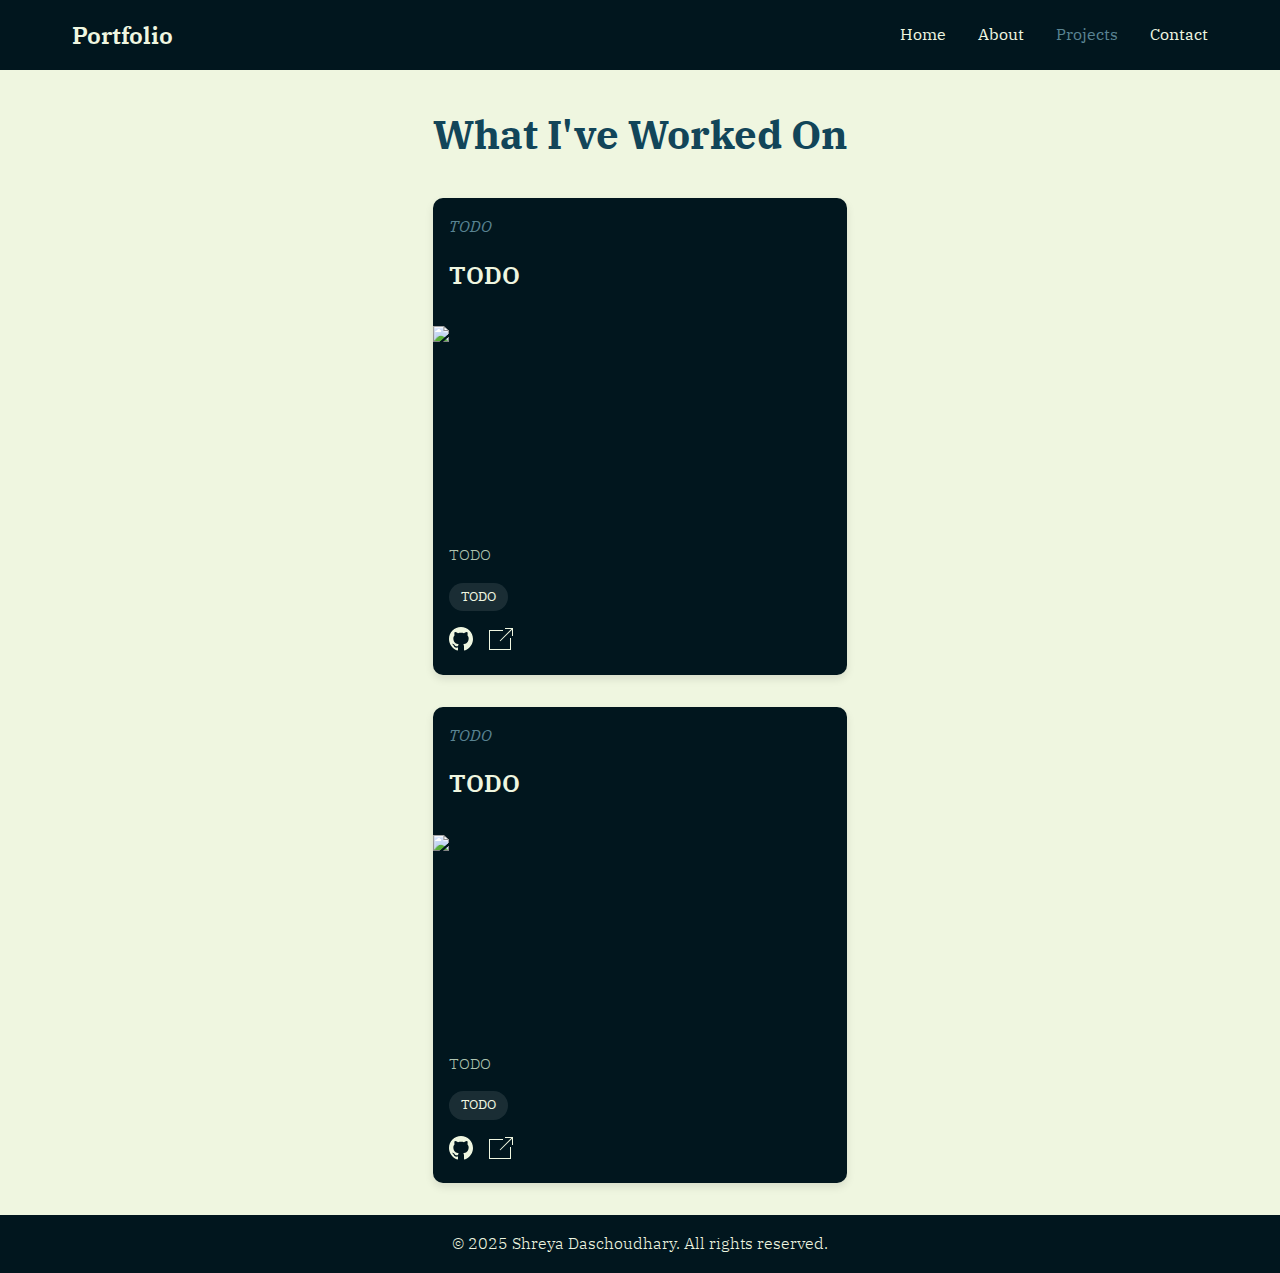
==== projects.html @ c1789768 "Added home/about page" ====
<!DOCTYPE html>
<html lang="en">
<head>
    <meta charset="UTF-8">
    <meta name="viewport" content="width=device-width, initial-scale=1.0">
    <title>Shreya Daschoudhary</title>
    <link rel="preconnect" href="https://fonts.googleapis.com">
    <link rel="preconnect" href="https://fonts.gstatic.com" crossorigin>
    <link href="https://fonts.googleapis.com/css2?family=IBM+Plex+Serif:ital,wght@0,100;0,200;0,300;0,400;0,500;0,600;0,700;1,100;1,200;1,300;1,400;1,500;1,600;1,700&display=swap" rel="stylesheet">
    <link rel="stylesheet" href="styles.css">
</head>
<body>
    <nav class="navbar">
        <div class="nav-container">
            <div class="logo">Portfolio</div>
            <ul class="nav-links">
                <li><a href="index.html">Home</a></li>
                <li><a href="index.html#about">About</a></li>
                <li><a href="projects.html" class="active">Projects</a></li>
                <li><a href="contact.html">Contact</a></li>
            </ul>
        </div>
    </nav>

    <main class="container">
        <h1 class="page-title">What I've Worked On</h1>
        
        <div class="projects-grid">
            <!-- Project Card 1 -->
            <div class="project-card">
                <div class="project-description">TODO</div>
                <h2 class="project-title">TODO</h2>
                <div class="project-image">
                    <img src="https://via.placeholder.com/600x350" alt="TODO">
                </div>
                <p class="project-details">
                    TODO
                </p>
                <div class="project-tech">
                    <span>TODO</span>
                </div>
                <div class="project-links">
                    <a href="#" class="github-link">
                        <svg xmlns="http://www.w3.org/2000/svg" width="24" height="24" viewBox="0 0 24 24" fill="currentColor">
                            <path d="M12 0c-6.626 0-12 5.373-12 12 0 5.302 3.438 9.8 8.207 11.387.599.111.793-.261.793-.577v-2.234c-3.338.726-4.033-1.416-4.033-1.416-.546-1.387-1.333-1.756-1.333-1.756-1.089-.745.083-.729.083-.729 1.205.084 1.839 1.237 1.839 1.237 1.07 1.834 2.807 1.304 3.492.997.107-.775.418-1.305.762-1.604-2.665-.305-5.467-1.334-5.467-5.931 0-1.311.469-2.381 1.236-3.221-.124-.303-.535-1.524.117-3.176 0 0 1.008-.322 3.301 1.23.957-.266 1.983-.399 3.003-.404 1.02.005 2.047.138 3.006.404 2.291-1.552 3.297-1.23 3.297-1.23.653 1.653.242 2.874.118 3.176.77.84 1.235 1.911 1.235 3.221 0 4.609-2.807 5.624-5.479 5.921.43.372.823 1.102.823 2.222v3.293c0 .319.192.694.801.576 4.765-1.589 8.199-6.086 8.199-11.386 0-6.627-5.373-12-12-12z"/>
                        </svg>
                    </a>
                    <a href="#" class="external-link">
                        <svg xmlns="http://www.w3.org/2000/svg" width="24" height="24" viewBox="0 0 24 24" fill="currentColor">
                            <path d="M14 4h-13v18h20v-11h1v12h-22v-20h14v1zm10 5h-1v-6.293l-11.646 11.647-.708-.708 11.647-11.646h-6.293v-1h8v8z"/>
                        </svg>
                    </a>
                </div>
            </div>

            <!-- Project Card 2 -->
            <div class="project-card">
                <div class="project-description">TODO</div>
                <h2 class="project-title">TODO</h2>
                <div class="project-image">
                    <img src="https://via.placeholder.com/600x350" alt="TODO">
                </div>
                <p class="project-details">
                    TODO
                </p>
                <div class="project-tech">
                    <span>TODO</span>
                </div>
                <div class="project-links">
                    <a href="#" class="github-link">
                        <svg xmlns="http://www.w3.org/2000/svg" width="24" height="24" viewBox="0 0 24 24" fill="currentColor">
                            <path d="M12 0c-6.626 0-12 5.373-12 12 0 5.302 3.438 9.8 8.207 11.387.599.111.793-.261.793-.577v-2.234c-3.338.726-4.033-1.416-4.033-1.416-.546-1.387-1.333-1.756-1.333-1.756-1.089-.745.083-.729.083-.729 1.205.084 1.839 1.237 1.839 1.237 1.07 1.834 2.807 1.304 3.492.997.107-.775.418-1.305.762-1.604-2.665-.305-5.467-1.334-5.467-5.931 0-1.311.469-2.381 1.236-3.221-.124-.303-.535-1.524.117-3.176 0 0 1.008-.322 3.301 1.23.957-.266 1.983-.399 3.003-.404 1.02.005 2.047.138 3.006.404 2.291-1.552 3.297-1.23 3.297-1.23.653 1.653.242 2.874.118 3.176.77.84 1.235 1.911 1.235 3.221 0 4.609-2.807 5.624-5.479 5.921.43.372.823 1.102.823 2.222v3.293c0 .319.192.694.801.576 4.765-1.589 8.199-6.086 8.199-11.386 0-6.627-5.373-12-12-12z"/>
                        </svg>
                    </a>
                    <a href="#" class="external-link">
                        <svg xmlns="http://www.w3.org/2000/svg" width="24" height="24" viewBox="0 0 24 24" fill="currentColor">
                            <path d="M14 4h-13v18h20v-11h1v12h-22v-20h14v1zm10 5h-1v-6.293l-11.646 11.647-.708-.708 11.647-11.646h-6.293v-1h8v8z"/>
                        </svg>
                    </a>
                </div>
            </div>

            <!-- Add more project cards as needed -->
        </div>
    </main>

    <footer>
        <div class="footer-content">
            <p>&copy; 2025 Shreya Daschoudhary. All rights reserved.</p>
        </div>
    </footer>
</body>
</html>
---- styles.css ----
/* Import IBM Plex Serif font family */
@import url('https://fonts.googleapis.com/css2?family=IBM+Plex+Serif:ital,wght@0,100;0,200;0,300;0,400;0,500;0,600;0,700;1,100;1,200;1,300;1,400;1,500;1,600;1,700&display=swap');

/* Variables for the color palette */
:root {
    --color-darkest: #01161e;
    --color-dark: #124559;
    --color-medium: #598392;
    --color-light: #aec3b0;
    --color-lightest: #eff6e0;
    
    /* Font variables */
    --font-heading: "IBM Plex Serif", serif;
    --font-body: "IBM Plex Serif", serif;
}

/* Base Styles */
* {
    margin: 0;
    padding: 0;
    box-sizing: border-box;
}

html {
    scroll-behavior: smooth; /* For smooth scrolling to anchor links */
}

body {
    font-family: var(--font-body);
    font-weight: 300; /* Light weight for most text */
    background-color: var(--color-lightest);
    color: var(--color-darkest);
    line-height: 1.6;
    min-height: 100vh; /* Set minimum height to full viewport height */
    display: flex;
    flex-direction: column; /* Stack children vertically */
}

.container {
    max-width: 1200px;
    margin: 0 auto;
    padding: 2rem;
    flex: 1; /* This makes the container take up all available space */
}

/* Home Page Specific Styles */
.home-page {
    background-color: var(--color-lightest); /* #eff6e0 as requested */
}

.home-container {
    display: flex;
    flex-direction: column;
    justify-content: center;
    align-items: flex-start;
    height: 100vh; /* Full viewport height */
    padding: 0 10%;
    position: relative;
}

.hero-content {
    max-width: 800px;
}

.hero-name {
    font-size: 4rem;
    font-weight: 700;
    margin-bottom: 1rem;
    color: var(--color-darkest); /* #01161e as requested */
    line-height: 1.1;
}

.hero-title {
    font-size: 1.8rem;
    font-weight: 500;
    margin-bottom: 1.5rem;
    color: var(--color-dark); /* #124559 as requested */
}

.hero-description {
    font-size: 1.2rem;
    font-weight: 300;
    max-width: 600px;
    margin-bottom: 2rem;
    color: var(--color-medium); /* #598392 as requested */
}

.scroll-indicator {
    margin-top: 2rem;
}

.scroll-button {
    display: inline-flex;
    align-items: center;
    justify-content: center;
    width: 48px;
    height: 48px;
    border-radius: 50%;
    color: var(--color-darkest);
    background-color: transparent;
    border: 1px solid var(--color-darkest);
    transition: all 0.3s ease;
    transform: rotate(90deg);
}

.scroll-button:hover {
    background-color: var(--color-darkest);
    color: var(--color-lightest);
}

.social-links {
    position: absolute;
    bottom: 60px;
    display: flex;
    gap: 1.5rem;
}

.social-links a {
    color: var(--color-darkest);
    transition: color 0.3s ease;
}

.social-links a:hover {
    color: var(--color-medium);
}

/* About Section */
.about-container {
    min-height: 100vh;
    background-color: var(--color-lightest);
    display: flex;
    align-items: center;
}

.section-title {
    font-size: 2.5rem;
    color: var(--color-dark);
    margin-bottom: 2rem;
    text-align: center;
}

.about-content {
    max-width: 800px;
    margin: 0 auto;
}

/* Typography */
h1, h2, h3, h4, h5, h6 {
    font-family: var(--font-heading);
    font-weight: 600; /* Semibold for headings */
    margin-bottom: 1rem;
}

/* Navigation */
.navbar {
    background-color: var(--color-darkest);
    padding: 1rem 0;
    position: sticky;
    top: 0;
    z-index: 100;
}

.nav-container {
    max-width: 1200px;
    margin: 0 auto;
    display: flex;
    justify-content: space-between;
    align-items: center;
    padding: 0 2rem;
}

.logo {
    font-size: 1.5rem;
    font-weight: 600; /* Semibold for logo */
    color: var(--color-lightest);
    font-family: var(--font-heading);
}

.nav-links {
    display: flex;
    list-style: none;
}

.nav-links li {
    margin-left: 2rem;
}

.nav-links a {
    color: var(--color-lightest);
    text-decoration: none;
    font-weight: 400; /* Regular weight for nav links */
    transition: color 0.3s ease;
}

.nav-links a:hover, .nav-links a.active {
    color: var(--color-medium);
}

/* Page Title */
.page-title {
    font-size: 2.5rem;
    margin-bottom: 2rem;
    color: var(--color-dark);
    text-align: center;
    font-weight: 700; /* Bold for main page title */
}

/* Projects Grid */
.projects-grid {
    display: grid;
    grid-template-columns: repeat(auto-fill, minmax(350px, 1fr));
    gap: 2rem;
}

/* Project Card */
.project-card {
    background-color: var(--color-darkest);
    border-radius: 10px;
    overflow: hidden;
    box-shadow: 0 4px 8px rgba(0, 0, 0, 0.1);
    transition: transform 0.3s ease, box-shadow 0.3s ease;
}

.project-card:hover {
    transform: translateY(-5px);
    box-shadow: 0 8px 16px rgba(0, 0, 0, 0.15);
}

.project-description {
    padding: 1rem;
    color: var(--color-medium);
    font-weight: 400; /* Regular weight */
    font-style: italic; /* Italic for the project description */
}

.project-title {
    padding: 0 1rem 1rem;
    color: var(--color-lightest);
    font-size: 1.5rem;
    font-weight: 600; /* Semibold for project titles */
}

.project-image {
    width: 100%;
    height: 200px;
    overflow: hidden;
}

.project-image img {
    width: 100%;
    height: 100%;
    object-fit: cover;
    transition: transform 0.3s ease;
}

.project-card:hover .project-image img {
    transform: scale(1.05);
}

.project-details {
    padding: 1rem;
    color: var(--color-light);
    font-size: 0.95rem;
    font-weight: 300; /* Light weight for details */
}

.project-tech {
    display: flex;
    flex-wrap: wrap;
    padding: 0 1rem 1rem;
    gap: 0.5rem;
}

.project-tech span {
    background-color: rgba(255, 255, 255, 0.1);
    color: var(--color-lightest);
    padding: 0.25rem 0.75rem;
    border-radius: 20px;
    font-size: 0.8rem;
    font-weight: 400; /* Regular weight for tech tags */
}

.project-links {
    display: flex;
    padding: 0 1rem 1rem;
    gap: 1rem;
}

.project-links a {
    color: var(--color-lightest);
    transition: color 0.3s ease;
}

.project-links a:hover {
    color: var(--color-medium);
}

/* Footer */
footer {
    background-color: var(--color-darkest);
    color: var(--color-lightest);
    padding: 1rem 0;
    text-align: center;
    margin-top: auto; /* Makes footer stick to bottom */
    font-weight: 300; /* Light weight for footer text */
}

.footer-content {
    max-width: 1200px;
    margin: 0 auto;
    padding: 0 2rem;
}

/* Responsive Styles */
@media (max-width: 768px) {
    .projects-grid {
        grid-template-columns: 1fr;
    }
    
    .nav-container {
        flex-direction: column;
        gap: 1rem;
    }
    
    .nav-links {
        width: 100%;
        justify-content: space-between;
    }
    
    .nav-links li {
        margin-left: 0;
    }
    
    .home-container {
        padding: 0 5%;
    }
    
    .hero-name {
        font-size: 3rem;
    }
    
    .hero-title {
        font-size: 1.5rem;
    }
}

@media (max-width: 480px) {
    .hero-name {
        font-size: 2.5rem;
    }
    
    .hero-title {
        font-size: 1.2rem;
    }
    
    .hero-description {
        font-size: 1rem;
    }
}
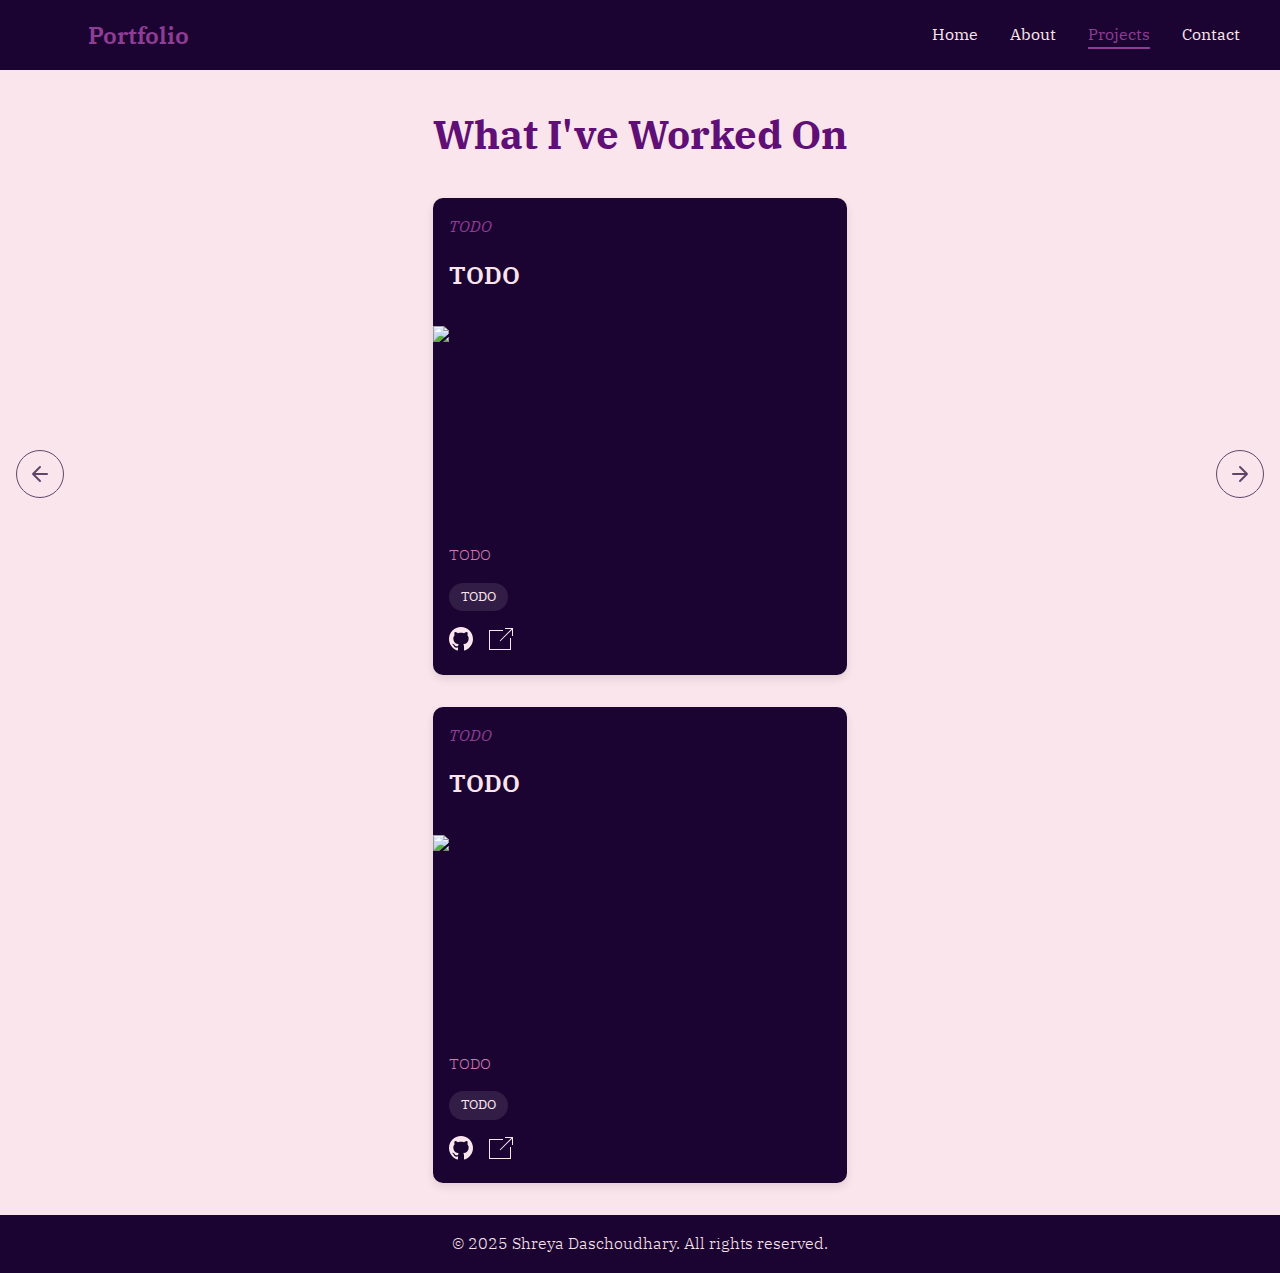
==== commit f27f600e: "Added nav arrows" ====
--- a/projects.html
+++ b/projects.html
@@ -84,6 +84,20 @@
         </div>
     </main>
 
+    <!-- Add this right after the closing </main> tag but before the footer -->
+<div class="side-navigation">
+    <a href="index.html" class="side-arrow left-arrow">
+        <svg width="24" height="24" viewBox="0 0 24 24" fill="none" xmlns="http://www.w3.org/2000/svg">
+            <path d="M19 12H5M5 12L12 5M5 12L12 19" stroke="currentColor" stroke-width="2" stroke-linecap="round" stroke-linejoin="round"/>
+        </svg>
+    </a>
+    <a href="contact.html" class="side-arrow right-arrow">
+        <svg width="24" height="24" viewBox="0 0 24 24" fill="none" xmlns="http://www.w3.org/2000/svg">
+            <path d="M5 12H19M19 12L12 5M19 12L12 19" stroke="currentColor" stroke-width="2" stroke-linecap="round" stroke-linejoin="round"/>
+        </svg>
+    </a>
+</div>
+
     <footer>
         <div class="footer-content">
             <p>&copy; 2025 Shreya Daschoudhary. All rights reserved.</p>
--- a/styles.css
+++ b/styles.css
@@ -3,11 +3,11 @@
 
 /* Variables for the color palette */
 :root {
-    --color-darkest: #01161e;
-    --color-dark: #124559;
-    --color-medium: #598392;
-    --color-light: #aec3b0;
-    --color-lightest: #eff6e0;
+    --color-darkest: #1b0431;
+    --color-dark: #5f0f75;
+    --color-medium: #8f3c94;
+    --color-light: #cd78b0;
+    --color-lightest: #fbe5ec;
     
     /* Font variables */
     --font-heading: "IBM Plex Serif", serif;
@@ -166,14 +166,22 @@
     display: flex;
     justify-content: space-between;
     align-items: center;
-    padding: 0 2rem;
+    padding: 0 0 0 0.5in; /* Changed padding to add space only on left */
 }
 
 .logo {
     font-size: 1.5rem;
-    font-weight: 600; /* Semibold for logo */
-    color: var(--color-lightest);
+    font-weight: 600;
+    color: var(--color-medium);
     font-family: var(--font-heading);
+    display: flex; 
+    align-items: center; /* Center vertically */
+    gap: 15px; /* Space between image and text */
+}
+
+.logo-icon {
+    height: 30px; /* Adjust size as needed */
+    width: auto;
 }
 
 .nav-links {
@@ -185,13 +193,33 @@
     margin-left: 2rem;
 }
 
+/* Add this to your existing CSS */
 .nav-links a {
     color: var(--color-lightest);
     text-decoration: none;
-    font-weight: 400; /* Regular weight for nav links */
+    font-weight: 400;
     transition: color 0.3s ease;
-}
-
+    position: relative; /* Added for positioning the underline */
+    padding-bottom: 5px; /* Space for the underline */
+}
+
+.nav-links a::after {
+    content: '';
+    position: absolute;
+    width: 0;
+    height: 2px;
+    bottom: 0;
+    left: 0;
+    background-color: var(--color-medium);
+    transition: width 0.3s ease;
+}
+
+.nav-links a:hover::after, 
+.nav-links a.active::after {
+    width: 100%;
+}
+
+/* Keep your existing hover styles as well */
 .nav-links a:hover, .nav-links a.active {
     color: var(--color-medium);
 }
@@ -356,4 +384,66 @@
     .hero-description {
         font-size: 1rem;
     }
+}
+
+/* Side Navigation Arrows */
+.side-navigation {
+    position: fixed;
+    top: 50%;
+    width: 100%;
+    display: flex;
+    justify-content: space-between;
+    padding: 0 2rem;
+    z-index: 90;
+    pointer-events: none; /* This makes the container not block interactions */
+}
+
+.side-arrow {
+    display: inline-flex;
+    align-items: center;
+    justify-content: center;
+    width: 48px;
+    height: 48px;
+    border-radius: 50%;
+    color: var(--color-darkest);
+    background-color: transparent;
+    border: 1px solid var(--color-darkest);
+    transition: all 0.3s ease;
+    pointer-events: auto; /* Re-enable interactions for the arrows */
+    opacity: 0.7;
+}
+
+.side-arrow:hover {
+    background-color: var(--color-darkest);
+    color: var(--color-lightest);
+    opacity: 1;
+}
+
+.left-arrow {
+    transform: translateX(-1rem); /* Slightly off-screen to start */
+}
+
+.right-arrow {
+    transform: translateX(1rem); /* Slightly off-screen to start */
+}
+
+/* Make both arrows visible on hover */
+.side-navigation:hover .left-arrow {
+    transform: translateX(0);
+}
+
+.side-navigation:hover .right-arrow {
+    transform: translateX(0);
+}
+
+/* Responsive adjustments */
+@media (max-width: 768px) {
+    .side-navigation {
+        padding: 0 1rem;
+    }
+    
+    .side-arrow {
+        width: 40px;
+        height: 40px;
+    }
 }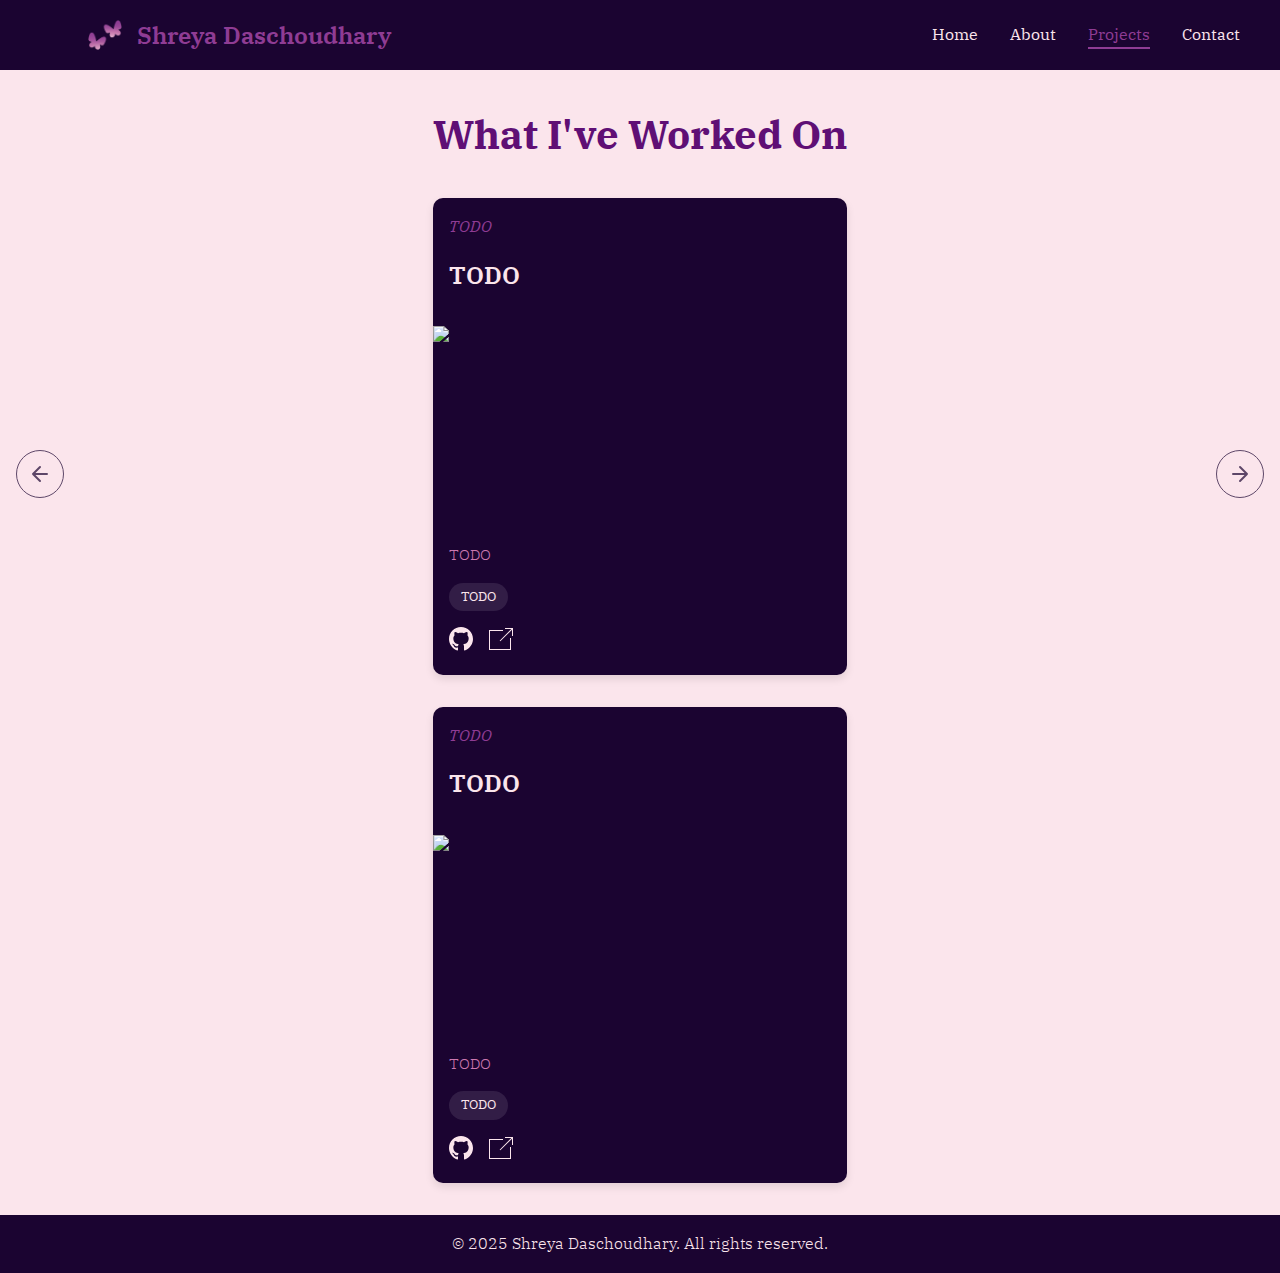
==== commit 54f749de: "Fixed navbar" ====
--- a/projects.html
+++ b/projects.html
@@ -12,7 +12,10 @@
 <body>
     <nav class="navbar">
         <div class="nav-container">
-            <div class="logo">Portfolio</div>
+            <div class="logo">
+                <img src="images\portfolio_icon.png" alt="Portfolio Icon" class="logo-icon">
+                Shreya Daschoudhary
+            </div>
             <ul class="nav-links">
                 <li><a href="index.html">Home</a></li>
                 <li><a href="index.html#about">About</a></li>
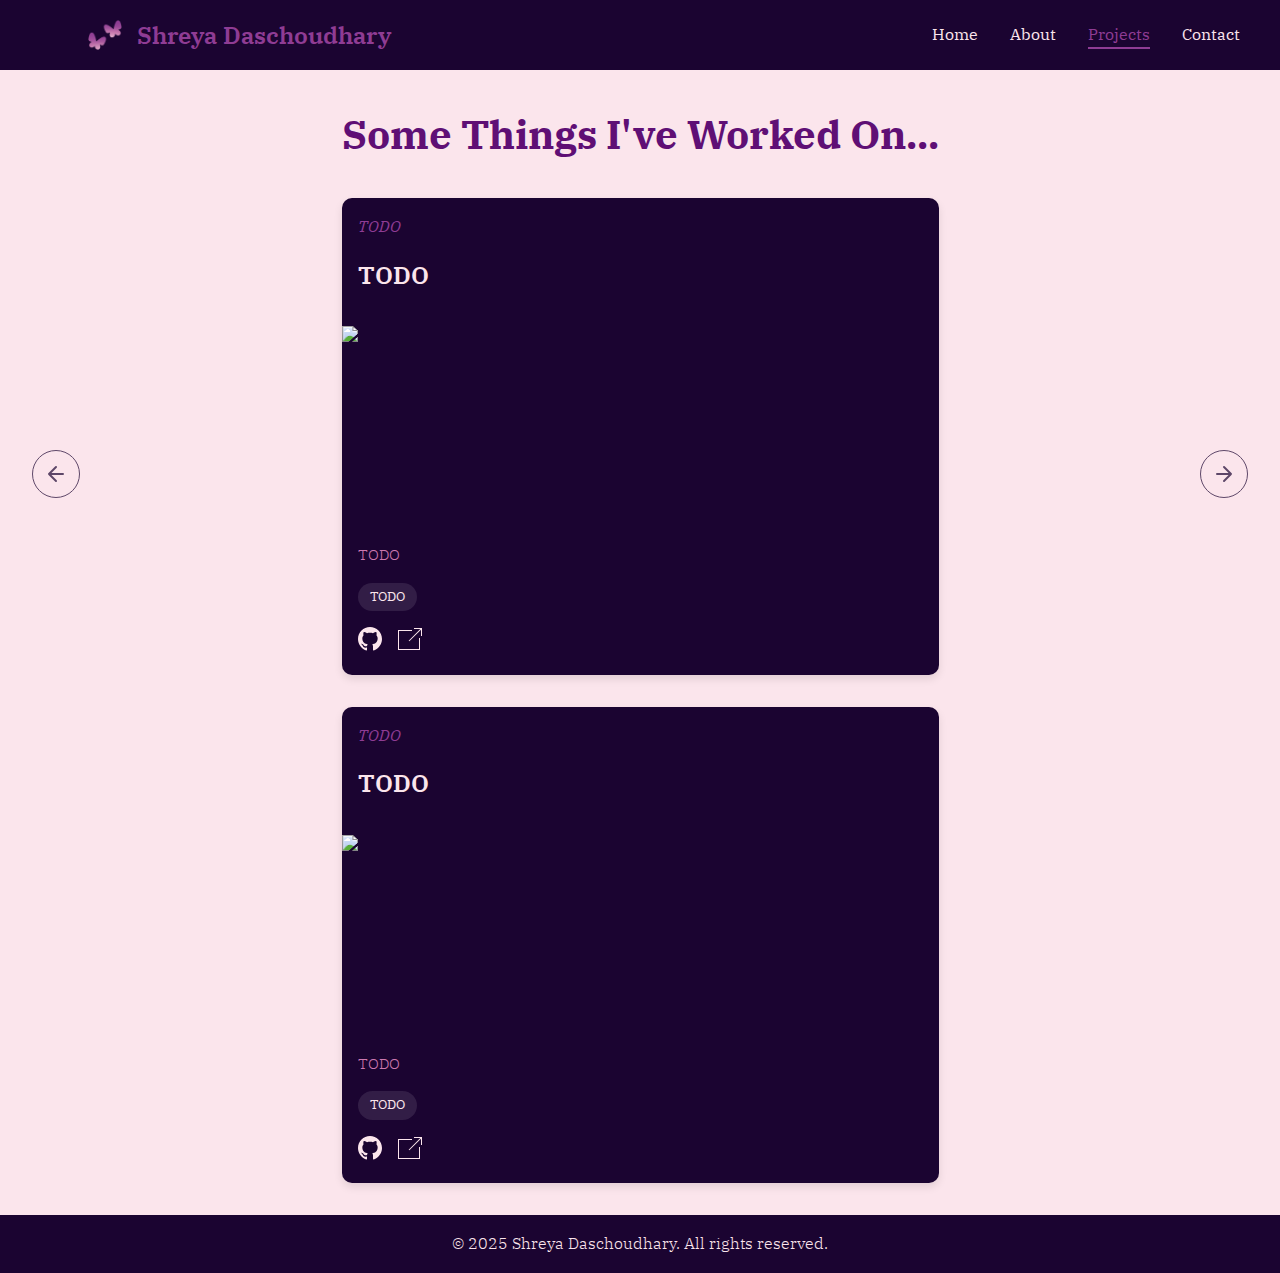
==== commit 8526fed3: "Added nav arrows" ====
--- a/projects.html
+++ b/projects.html
@@ -3,7 +3,7 @@
 <head>
     <meta charset="UTF-8">
     <meta name="viewport" content="width=device-width, initial-scale=1.0">
-    <title>Shreya Daschoudhary</title>
+    <title>Shreya's Portfolio | Projects</title>
     <link rel="preconnect" href="https://fonts.googleapis.com">
     <link rel="preconnect" href="https://fonts.gstatic.com" crossorigin>
     <link href="https://fonts.googleapis.com/css2?family=IBM+Plex+Serif:ital,wght@0,100;0,200;0,300;0,400;0,500;0,600;0,700;1,100;1,200;1,300;1,400;1,500;1,600;1,700&display=swap" rel="stylesheet">
@@ -26,7 +26,7 @@
     </nav>
 
     <main class="container">
-        <h1 class="page-title">What I've Worked On</h1>
+        <h1 class="page-title">Some Things I've Worked On...</h1>
         
         <div class="projects-grid">
             <!-- Project Card 1 -->
@@ -107,4 +107,31 @@
         </div>
     </footer>
 </body>
+
+<script>
+    document.addEventListener('DOMContentLoaded', function() {
+        // Fade in on page load
+        document.body.style.opacity = '0';
+        setTimeout(() => {
+            document.body.style.transition = 'opacity 0.5s ease';
+            document.body.style.opacity = '1';
+        }, 10);
+        
+        // Handle transitions back to home page
+        document.querySelectorAll('a[href="index.html"], a[href="./index.html"], a[href="/"]').forEach(link => {
+            link.addEventListener('click', function(e) {
+                e.preventDefault();
+                
+                // Fade out
+                document.body.style.transition = 'opacity 0.5s ease';
+                document.body.style.opacity = '0';
+                
+                // Navigate after transition
+                setTimeout(() => {
+                    window.location.href = this.getAttribute('href');
+                }, 500);
+            });
+        });
+    });
+</script>
 </html>--- a/styles.css
+++ b/styles.css
@@ -1,4 +1,3 @@
-/* Import IBM Plex Serif font family */
 @import url('https://fonts.googleapis.com/css2?family=IBM+Plex+Serif:ital,wght@0,100;0,200;0,300;0,400;0,500;0,600;0,700;1,100;1,200;1,300;1,400;1,500;1,600;1,700&display=swap');
 
 /* Variables for the color palette */
@@ -34,6 +33,8 @@
     min-height: 100vh; /* Set minimum height to full viewport height */
     display: flex;
     flex-direction: column; /* Stack children vertically */
+    opacity: 1;
+    transition: opacity 0.5s ease;
 }
 
 .container {
@@ -41,11 +42,12 @@
     margin: 0 auto;
     padding: 2rem;
     flex: 1; /* This makes the container take up all available space */
+    position: relative; /* Added for positioning arrows */
 }
 
 /* Home Page Specific Styles */
 .home-page {
-    background-color: var(--color-lightest); /* #eff6e0 as requested */
+    background-color: var(--color-lightest); 
 }
 
 .home-container {
@@ -55,7 +57,11 @@
     align-items: flex-start;
     height: 100vh; /* Full viewport height */
     padding: 0 10%;
-    position: relative;
+    position: relative; /* Keep position relative for absolute positioning of elements */
+}
+
+.home-container .section-arrow {
+    bottom: 100px; /* Increased from 40px to move higher */
 }
 
 .hero-content {
@@ -66,7 +72,7 @@
     font-size: 4rem;
     font-weight: 700;
     margin-bottom: 1rem;
-    color: var(--color-darkest); /* #01161e as requested */
+    color: var(--color-darkest); 
     line-height: 1.1;
 }
 
@@ -74,7 +80,7 @@
     font-size: 1.8rem;
     font-weight: 500;
     margin-bottom: 1.5rem;
-    color: var(--color-dark); /* #124559 as requested */
+    color: var(--color-dark); 
 }
 
 .hero-description {
@@ -82,11 +88,41 @@
     font-weight: 300;
     max-width: 600px;
     margin-bottom: 2rem;
-    color: var(--color-medium); /* #598392 as requested */
-}
-
-.scroll-indicator {
-    margin-top: 2rem;
+    color: var(--color-medium); 
+}
+
+/* Section Arrow styling */
+.section-arrow {
+    position: absolute;
+    left: 50%;
+    transform: translateX(-50%);
+    bottom: 40px; 
+    z-index: 10;
+}
+
+.about-container {
+    min-height: 100vh;
+    background-color: var(--color-lightest);
+    display: flex;
+    flex-direction: column;
+    align-items: center;
+    position: relative;
+    padding-top: 80px; /* Add some padding to make room for the arrow */
+}
+
+.about-container .section-arrow {
+    position: absolute;
+    left: 50%;
+    transform: translateX(-50%);
+    bottom: 120px;
+}
+
+.about-container .projects-arrow {
+    bottom: 60px; /* Position the projects arrow above the footer */
+}
+
+.about-container .section-title {
+    padding-top: 60px; 
 }
 
 .scroll-button {
@@ -100,7 +136,8 @@
     background-color: transparent;
     border: 1px solid var(--color-darkest);
     transition: all 0.3s ease;
-    transform: rotate(90deg);
+    text-decoration: none;
+    position: relative;
 }
 
 .scroll-button:hover {
@@ -108,28 +145,64 @@
     color: var(--color-lightest);
 }
 
+.arrow-text {
+    position: absolute;
+    top: -30px;
+    left: 50%;
+    transform: translateX(-50%);
+    font-size: 1rem;
+    font-weight: 500;
+    color: var(--color-darkest);
+    white-space: nowrap;
+}
+
+.down-arrow .arrow-text {
+    top: -30px;
+}
+
+.up-arrow .arrow-text {
+    bottom: -30px;
+    top: auto;
+}
+
 .social-links {
     position: absolute;
-    bottom: 60px;
-    display: flex;
-    gap: 1.5rem;
-}
-
+    bottom: 180px; /* Increased from 120px to move higher */
+    display: flex;
+    gap: 1rem;
+}
 .social-links a {
-    color: var(--color-darkest);
+    color: var(--color-dark);
     transition: color 0.3s ease;
 }
 
 .social-links a:hover {
-    color: var(--color-medium);
+    color: var(--color-light);
+}
+
+.social-links svg {
+    width: 36px;
+    height: 36px;
+}
+
+/* For even larger icons on hover */
+.social-links a:hover svg {
+    transform: scale(1.1);
 }
 
 /* About Section */
-.about-container {
-    min-height: 100vh;
-    background-color: var(--color-lightest);
-    display: flex;
+.about-container .container {
+    display: flex;
+    flex-direction: column;
     align-items: center;
+    justify-content: center;
+}
+
+.about-container .top-arrow {
+    position: absolute;
+    left: 50%;
+    transform: translateX(-50%);
+    top: 150px; /* Position at the top of the section */
 }
 
 .section-title {
@@ -142,6 +215,7 @@
 .about-content {
     max-width: 800px;
     margin: 0 auto;
+    text-align: center;
 }
 
 /* Typography */
@@ -166,7 +240,7 @@
     display: flex;
     justify-content: space-between;
     align-items: center;
-    padding: 0 0 0 0.5in; /* Changed padding to add space only on left */
+    padding: 0 0 0 0.5in;
 }
 
 .logo {
@@ -180,7 +254,7 @@
 }
 
 .logo-icon {
-    height: 30px; /* Adjust size as needed */
+    height: 30px; 
     width: auto;
 }
 
@@ -193,13 +267,12 @@
     margin-left: 2rem;
 }
 
-/* Add this to your existing CSS */
 .nav-links a {
     color: var(--color-lightest);
     text-decoration: none;
     font-weight: 400;
     transition: color 0.3s ease;
-    position: relative; /* Added for positioning the underline */
+    position: relative; 
     padding-bottom: 5px; /* Space for the underline */
 }
 
@@ -219,7 +292,6 @@
     width: 100%;
 }
 
-/* Keep your existing hover styles as well */
 .nav-links a:hover, .nav-links a.active {
     color: var(--color-medium);
 }
@@ -230,7 +302,7 @@
     margin-bottom: 2rem;
     color: var(--color-dark);
     text-align: center;
-    font-weight: 700; /* Bold for main page title */
+    font-weight: 700; 
 }
 
 /* Projects Grid */
@@ -257,15 +329,15 @@
 .project-description {
     padding: 1rem;
     color: var(--color-medium);
-    font-weight: 400; /* Regular weight */
-    font-style: italic; /* Italic for the project description */
+    font-weight: 400; 
+    font-style: italic; 
 }
 
 .project-title {
     padding: 0 1rem 1rem;
     color: var(--color-lightest);
     font-size: 1.5rem;
-    font-weight: 600; /* Semibold for project titles */
+    font-weight: 600; 
 }
 
 .project-image {
@@ -289,7 +361,7 @@
     padding: 1rem;
     color: var(--color-light);
     font-size: 0.95rem;
-    font-weight: 300; /* Light weight for details */
+    font-weight: 300; 
 }
 
 .project-tech {
@@ -305,7 +377,7 @@
     padding: 0.25rem 0.75rem;
     border-radius: 20px;
     font-size: 0.8rem;
-    font-weight: 400; /* Regular weight for tech tags */
+    font-weight: 400; 
 }
 
 .project-links {
@@ -330,7 +402,7 @@
     padding: 1rem 0;
     text-align: center;
     margin-top: auto; /* Makes footer stick to bottom */
-    font-weight: 300; /* Light weight for footer text */
+    font-weight: 300; 
 }
 
 .footer-content {
@@ -370,6 +442,10 @@
     .hero-title {
         font-size: 1.5rem;
     }
+    
+    .social-links {
+        bottom: 160px; /* Adjust for smaller screens */
+    }
 }
 
 @media (max-width: 480px) {
@@ -383,6 +459,10 @@
     
     .hero-description {
         font-size: 1rem;
+    }
+    
+    .social-links {
+        bottom: 140px; /* Further adjust for even smaller screens */
     }
 }
 
@@ -395,7 +475,7 @@
     justify-content: space-between;
     padding: 0 2rem;
     z-index: 90;
-    pointer-events: none; /* This makes the container not block interactions */
+    pointer-events: none; 
 }
 
 .side-arrow {
@@ -409,7 +489,7 @@
     background-color: transparent;
     border: 1px solid var(--color-darkest);
     transition: all 0.3s ease;
-    pointer-events: auto; /* Re-enable interactions for the arrows */
+    pointer-events: auto; 
     opacity: 0.7;
 }
 
@@ -417,23 +497,6 @@
     background-color: var(--color-darkest);
     color: var(--color-lightest);
     opacity: 1;
-}
-
-.left-arrow {
-    transform: translateX(-1rem); /* Slightly off-screen to start */
-}
-
-.right-arrow {
-    transform: translateX(1rem); /* Slightly off-screen to start */
-}
-
-/* Make both arrows visible on hover */
-.side-navigation:hover .left-arrow {
-    transform: translateX(0);
-}
-
-.side-navigation:hover .right-arrow {
-    transform: translateX(0);
 }
 
 /* Responsive adjustments */
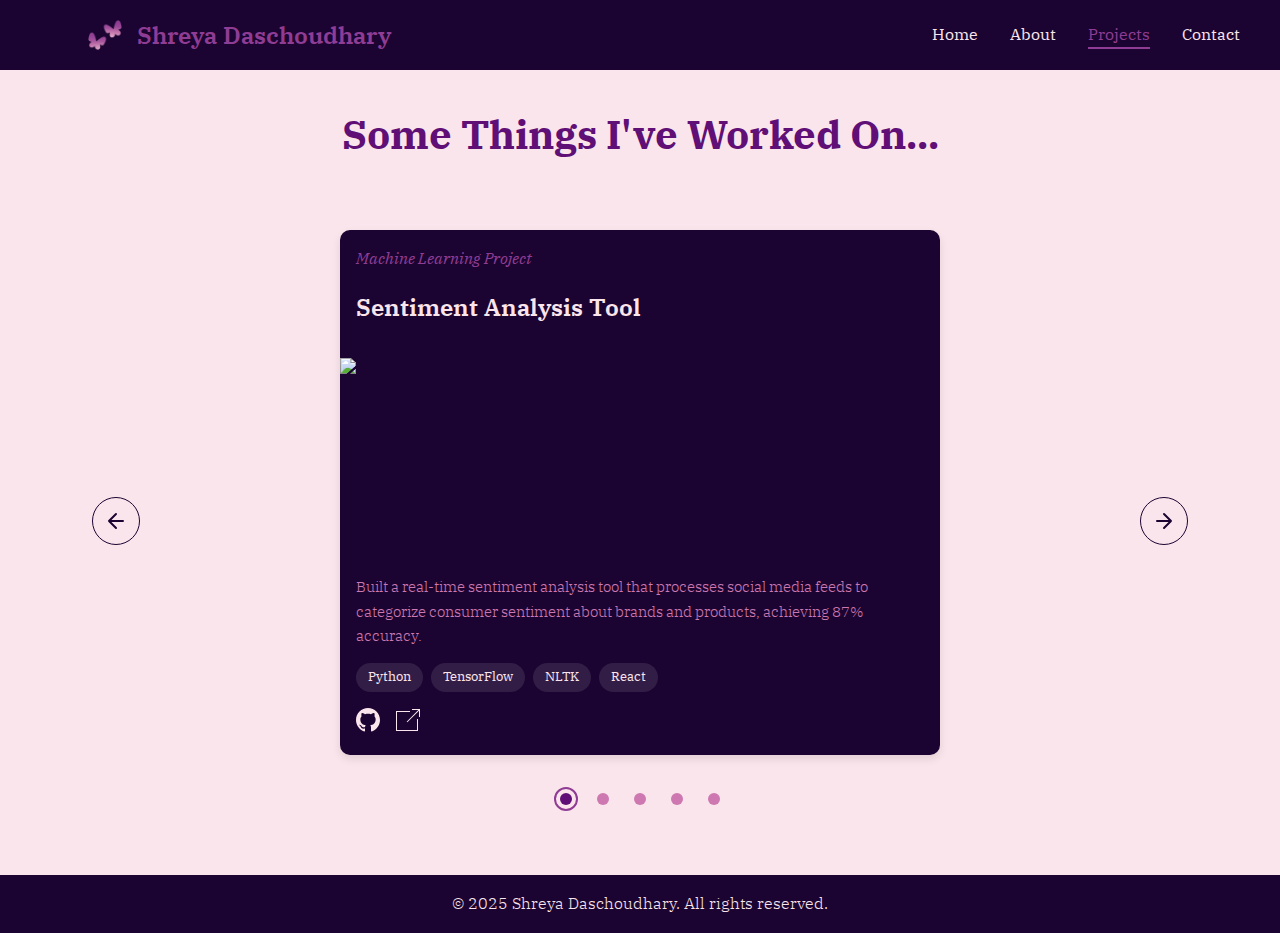
==== commit e43cf24c: "Added carousel to Projects page" ====
--- a/projects.html
+++ b/projects.html
@@ -8,12 +8,126 @@
     <link rel="preconnect" href="https://fonts.gstatic.com" crossorigin>
     <link href="https://fonts.googleapis.com/css2?family=IBM+Plex+Serif:ital,wght@0,100;0,200;0,300;0,400;0,500;0,600;0,700;1,100;1,200;1,300;1,400;1,500;1,600;1,700&display=swap" rel="stylesheet">
     <link rel="stylesheet" href="styles.css">
+    <style>
+        /* Carousel Specific Styles */
+        .carousel-container {
+            position: relative;
+            width: 100%;
+            max-width: 1200px;
+            margin: 0 auto;
+            overflow: hidden;
+            padding: 2rem 0;
+        }
+
+        .carousel-track {
+            display: flex;
+            transition: transform 0.5s ease;
+        }
+
+        .carousel-slide {
+            min-width: 100%;
+            display: flex;
+            justify-content: center;
+            transition: opacity 0.3s ease;
+        }
+
+        .carousel-slide.active {
+            opacity: 1;
+        }
+
+        .carousel-slide.prev,
+        .carousel-slide.next {
+            opacity: 0.3;
+            pointer-events: none;
+        }
+
+        /* Project card adjustments */
+        .project-card {
+            width: 80%;
+            max-width: 600px;
+        }
+
+        /* Navigation arrows */
+        .carousel-arrow {
+            position: absolute;
+            top: 50%;
+            transform: translateY(-50%);
+            width: 48px;
+            height: 48px;
+            border-radius: 50%;
+            color: var(--color-darkest);
+            background-color: transparent;
+            border: 1px solid var(--color-darkest);
+            display: flex;
+            align-items: center;
+            justify-content: center;
+            cursor: pointer;
+            z-index: 10;
+            transition: all 0.3s ease;
+        }
+
+        .carousel-arrow:hover {
+            background-color: var(--color-darkest);
+            color: var(--color-lightest);
+        }
+
+        .carousel-prev {
+            left: 20px;
+        }
+
+        .carousel-next {
+            right: 20px;
+        }
+
+        /* Dots navigation */
+        .carousel-dots {
+            display: flex;
+            justify-content: center;
+            margin-top: 2rem;
+            gap: 0.8rem;
+        }
+
+        .carousel-dot {
+            width: 12px;
+            height: 12px;
+            border-radius: 50%;
+            background-color: var(--color-light);
+            cursor: pointer;
+            transition: all 0.3s ease;
+        }
+
+        .carousel-dot-container {
+            display: flex;
+            align-items: center;
+            justify-content: center;
+            width: 24px;
+            height: 24px;
+        }
+
+        .carousel-dot-container.active {
+            border: 2px solid var(--color-medium);
+            border-radius: 50%;
+        }
+        
+        .carousel-dot:hover {
+            background-color: var(--color-medium);
+        }
+        
+        .carousel-dot.active {
+            background-color: var(--color-dark);
+        }
+
+        /* Hide the side navigation since we have carousel arrows */
+        .side-navigation {
+            display: none;
+        }
+    </style>
 </head>
 <body>
     <nav class="navbar">
         <div class="nav-container">
             <div class="logo">
-                <img src="images\portfolio_icon.png" alt="Portfolio Icon" class="logo-icon">
+                <img src="images/portfolio_icon.png" alt="Portfolio Icon" class="logo-icon">
                 Shreya Daschoudhary
             </div>
             <ul class="nav-links">
@@ -28,110 +142,362 @@
     <main class="container">
         <h1 class="page-title">Some Things I've Worked On...</h1>
         
-        <div class="projects-grid">
-            <!-- Project Card 1 -->
-            <div class="project-card">
-                <div class="project-description">TODO</div>
-                <h2 class="project-title">TODO</h2>
-                <div class="project-image">
-                    <img src="https://via.placeholder.com/600x350" alt="TODO">
+        <div class="carousel-container">
+            <div class="carousel-track">
+                <!-- Project 1 -->
+                <div class="carousel-slide active" data-index="0">
+                    <div class="project-card">
+                        <div class="project-description">Machine Learning Project</div>
+                        <h2 class="project-title">Sentiment Analysis Tool</h2>
+                        <div class="project-image">
+                            <img src="https://via.placeholder.com/600x350" alt="Sentiment Analysis Tool">
+                        </div>
+                        <p class="project-details">
+                            Built a real-time sentiment analysis tool that processes social media feeds to categorize consumer sentiment about brands and products, achieving 87% accuracy.
+                        </p>
+                        <div class="project-tech">
+                            <span>Python</span>
+                            <span>TensorFlow</span>
+                            <span>NLTK</span>
+                            <span>React</span>
+                        </div>
+                        <div class="project-links">
+                            <a href="#" class="github-link">
+                                <svg xmlns="http://www.w3.org/2000/svg" width="24" height="24" viewBox="0 0 24 24" fill="currentColor">
+                                    <path d="M12 0c-6.626 0-12 5.373-12 12 0 5.302 3.438 9.8 8.207 11.387.599.111.793-.261.793-.577v-2.234c-3.338.726-4.033-1.416-4.033-1.416-.546-1.387-1.333-1.756-1.333-1.756-1.089-.745.083-.729.083-.729 1.205.084 1.839 1.237 1.839 1.237 1.07 1.834 2.807 1.304 3.492.997.107-.775.418-1.305.762-1.604-2.665-.305-5.467-1.334-5.467-5.931 0-1.311.469-2.381 1.236-3.221-.124-.303-.535-1.524.117-3.176 0 0 1.008-.322 3.301 1.23.957-.266 1.983-.399 3.003-.404 1.02.005 2.047.138 3.006.404 2.291-1.552 3.297-1.23 3.297-1.23.653 1.653.242 2.874.118 3.176.77.84 1.235 1.911 1.235 3.221 0 4.609-2.807 5.624-5.479 5.921.43.372.823 1.102.823 2.222v3.293c0 .319.192.694.801.576 4.765-1.589 8.199-6.086 8.199-11.386 0-6.627-5.373-12-12-12z"/>
+                                </svg>
+                            </a>
+                            <a href="#" class="external-link">
+                                <svg xmlns="http://www.w3.org/2000/svg" width="24" height="24" viewBox="0 0 24 24" fill="currentColor">
+                                    <path d="M14 4h-13v18h20v-11h1v12h-22v-20h14v1zm10 5h-1v-6.293l-11.646 11.647-.708-.708 11.647-11.646h-6.293v-1h8v8z"/>
+                                </svg>
+                            </a>
+                        </div>
+                    </div>
                 </div>
-                <p class="project-details">
-                    TODO
-                </p>
-                <div class="project-tech">
-                    <span>TODO</span>
+
+                <!-- Project 2 -->
+                <div class="carousel-slide" data-index="1">
+                    <div class="project-card">
+                        <div class="project-description">Web Application</div>
+                        <h2 class="project-title">Personal Finance Dashboard</h2>
+                        <div class="project-image">
+                            <img src="https://via.placeholder.com/600x350" alt="Finance Dashboard">
+                        </div>
+                        <p class="project-details">
+                            Designed and developed a financial planning application with visualizations for expense tracking, budget management, and investment monitoring.
+                        </p>
+                        <div class="project-tech">
+                            <span>JavaScript</span>
+                            <span>Vue.js</span>
+                            <span>D3.js</span>
+                            <span>Firebase</span>
+                        </div>
+                        <div class="project-links">
+                            <a href="#" class="github-link">
+                                <svg xmlns="http://www.w3.org/2000/svg" width="24" height="24" viewBox="0 0 24 24" fill="currentColor">
+                                    <path d="M12 0c-6.626 0-12 5.373-12 12 0 5.302 3.438 9.8 8.207 11.387.599.111.793-.261.793-.577v-2.234c-3.338.726-4.033-1.416-4.033-1.416-.546-1.387-1.333-1.756-1.333-1.756-1.089-.745.083-.729.083-.729 1.205.084 1.839 1.237 1.839 1.237 1.07 1.834 2.807 1.304 3.492.997.107-.775.418-1.305.762-1.604-2.665-.305-5.467-1.334-5.467-5.931 0-1.311.469-2.381 1.236-3.221-.124-.303-.535-1.524.117-3.176 0 0 1.008-.322 3.301 1.23.957-.266 1.983-.399 3.003-.404 1.02.005 2.047.138 3.006.404 2.291-1.552 3.297-1.23 3.297-1.23.653 1.653.242 2.874.118 3.176.77.84 1.235 1.911 1.235 3.221 0 4.609-2.807 5.624-5.479 5.921.43.372.823 1.102.823 2.222v3.293c0 .319.192.694.801.576 4.765-1.589 8.199-6.086 8.199-11.386 0-6.627-5.373-12-12-12z"/>
+                                </svg>
+                            </a>
+                            <a href="#" class="external-link">
+                                <svg xmlns="http://www.w3.org/2000/svg" width="24" height="24" viewBox="0 0 24 24" fill="currentColor">
+                                    <path d="M14 4h-13v18h20v-11h1v12h-22v-20h14v1zm10 5h-1v-6.293l-11.646 11.647-.708-.708 11.647-11.646h-6.293v-1h8v8z"/>
+                                </svg>
+                            </a>
+                        </div>
+                    </div>
                 </div>
-                <div class="project-links">
-                    <a href="#" class="github-link">
-                        <svg xmlns="http://www.w3.org/2000/svg" width="24" height="24" viewBox="0 0 24 24" fill="currentColor">
-                            <path d="M12 0c-6.626 0-12 5.373-12 12 0 5.302 3.438 9.8 8.207 11.387.599.111.793-.261.793-.577v-2.234c-3.338.726-4.033-1.416-4.033-1.416-.546-1.387-1.333-1.756-1.333-1.756-1.089-.745.083-.729.083-.729 1.205.084 1.839 1.237 1.839 1.237 1.07 1.834 2.807 1.304 3.492.997.107-.775.418-1.305.762-1.604-2.665-.305-5.467-1.334-5.467-5.931 0-1.311.469-2.381 1.236-3.221-.124-.303-.535-1.524.117-3.176 0 0 1.008-.322 3.301 1.23.957-.266 1.983-.399 3.003-.404 1.02.005 2.047.138 3.006.404 2.291-1.552 3.297-1.23 3.297-1.23.653 1.653.242 2.874.118 3.176.77.84 1.235 1.911 1.235 3.221 0 4.609-2.807 5.624-5.479 5.921.43.372.823 1.102.823 2.222v3.293c0 .319.192.694.801.576 4.765-1.589 8.199-6.086 8.199-11.386 0-6.627-5.373-12-12-12z"/>
-                        </svg>
-                    </a>
-                    <a href="#" class="external-link">
-                        <svg xmlns="http://www.w3.org/2000/svg" width="24" height="24" viewBox="0 0 24 24" fill="currentColor">
-                            <path d="M14 4h-13v18h20v-11h1v12h-22v-20h14v1zm10 5h-1v-6.293l-11.646 11.647-.708-.708 11.647-11.646h-6.293v-1h8v8z"/>
-                        </svg>
-                    </a>
+
+                <!-- Project 3 -->
+                <div class="carousel-slide" data-index="2">
+                    <div class="project-card">
+                        <div class="project-description">Mobile Development</div>
+                        <h2 class="project-title">Fitness Tracker App</h2>
+                        <div class="project-image">
+                            <img src="https://via.placeholder.com/600x350" alt="Fitness App">
+                        </div>
+                        <p class="project-details">
+                            Created a cross-platform fitness application that tracks workouts, provides personalized recommendations, and integrates with wearable devices.
+                        </p>
+                        <div class="project-tech">
+                            <span>React Native</span>
+                            <span>TypeScript</span>
+                            <span>Node.js</span>
+                            <span>MongoDB</span>
+                        </div>
+                        <div class="project-links">
+                            <a href="#" class="github-link">
+                                <svg xmlns="http://www.w3.org/2000/svg" width="24" height="24" viewBox="0 0 24 24" fill="currentColor">
+                                    <path d="M12 0c-6.626 0-12 5.373-12 12 0 5.302 3.438 9.8 8.207 11.387.599.111.793-.261.793-.577v-2.234c-3.338.726-4.033-1.416-4.033-1.416-.546-1.387-1.333-1.756-1.333-1.756-1.089-.745.083-.729.083-.729 1.205.084 1.839 1.237 1.839 1.237 1.07 1.834 2.807 1.304 3.492.997.107-.775.418-1.305.762-1.604-2.665-.305-5.467-1.334-5.467-5.931 0-1.311.469-2.381 1.236-3.221-.124-.303-.535-1.524.117-3.176 0 0 1.008-.322 3.301 1.23.957-.266 1.983-.399 3.003-.404 1.02.005 2.047.138 3.006.404 2.291-1.552 3.297-1.23 3.297-1.23.653 1.653.242 2.874.118 3.176.77.84 1.235 1.911 1.235 3.221 0 4.609-2.807 5.624-5.479 5.921.43.372.823 1.102.823 2.222v3.293c0 .319.192.694.801.576 4.765-1.589 8.199-6.086 8.199-11.386 0-6.627-5.373-12-12-12z"/>
+                                </svg>
+                            </a>
+                            <a href="#" class="external-link">
+                                <svg xmlns="http://www.w3.org/2000/svg" width="24" height="24" viewBox="0 0 24 24" fill="currentColor">
+                                    <path d="M14 4h-13v18h20v-11h1v12h-22v-20h14v1zm10 5h-1v-6.293l-11.646 11.647-.708-.708 11.647-11.646h-6.293v-1h8v8z"/>
+                                </svg>
+                            </a>
+                        </div>
+                    </div>
+                </div>
+
+                <!-- Project 4 -->
+                <div class="carousel-slide" data-index="3">
+                    <div class="project-card">
+                        <div class="project-description">Data Visualization</div>
+                        <h2 class="project-title">Climate Change Dashboard</h2>
+                        <div class="project-image">
+                            <img src="https://via.placeholder.com/600x350" alt="Climate Dashboard">
+                        </div>
+                        <p class="project-details">
+                            Built an interactive data visualization platform that presents climate data trends over time with customizable parameters and export capabilities.
+                        </p>
+                        <div class="project-tech">
+                            <span>D3.js</span>
+                            <span>React</span>
+                            <span>Python</span>
+                            <span>AWS</span>
+                        </div>
+                        <div class="project-links">
+                            <a href="#" class="github-link">
+                                <svg xmlns="http://www.w3.org/2000/svg" width="24" height="24" viewBox="0 0 24 24" fill="currentColor">
+                                    <path d="M12 0c-6.626 0-12 5.373-12 12 0 5.302 3.438 9.8 8.207 11.387.599.111.793-.261.793-.577v-2.234c-3.338.726-4.033-1.416-4.033-1.416-.546-1.387-1.333-1.756-1.333-1.756-1.089-.745.083-.729.083-.729 1.205.084 1.839 1.237 1.839 1.237 1.07 1.834 2.807 1.304 3.492.997.107-.775.418-1.305.762-1.604-2.665-.305-5.467-1.334-5.467-5.931 0-1.311.469-2.381 1.236-3.221-.124-.303-.535-1.524.117-3.176 0 0 1.008-.322 3.301 1.23.957-.266 1.983-.399 3.003-.404 1.02.005 2.047.138 3.006.404 2.291-1.552 3.297-1.23 3.297-1.23.653 1.653.242 2.874.118 3.176.77.84 1.235 1.911 1.235 3.221 0 4.609-2.807 5.624-5.479 5.921.43.372.823 1.102.823 2.222v3.293c0 .319.192.694.801.576 4.765-1.589 8.199-6.086 8.199-11.386 0-6.627-5.373-12-12-12z"/>
+                                </svg>
+                            </a>
+                            <a href="#" class="external-link">
+                                <svg xmlns="http://www.w3.org/2000/svg" width="24" height="24" viewBox="0 0 24 24" fill="currentColor">
+                                    <path d="M14 4h-13v18h20v-11h1v12h-22v-20h14v1zm10 5h-1v-6.293l-11.646 11.647-.708-.708 11.647-11.646h-6.293v-1h8v8z"/>
+                                </svg>
+                            </a>
+                        </div>
+                    </div>
+                </div>
+
+                <!-- Project 5 -->
+                <div class="carousel-slide" data-index="4">
+                    <div class="project-card">
+                        <div class="project-description">Backend Development</div>
+                        <h2 class="project-title">E-commerce API</h2>
+                        <div class="project-image">
+                            <img src="https://via.placeholder.com/600x350" alt="E-commerce API">
+                        </div>
+                        <p class="project-details">
+                            Developed a comprehensive e-commerce API with secure payment processing, inventory management, and order tracking functionality.
+                        </p>
+                        <div class="project-tech">
+                            <span>Node.js</span>
+                            <span>Express</span>
+                            <span>PostgreSQL</span>
+                            <span>Docker</span>
+                        </div>
+                        <div class="project-links">
+                            <a href="#" class="github-link">
+                                <svg xmlns="http://www.w3.org/2000/svg" width="24" height="24" viewBox="0 0 24 24" fill="currentColor">
+                                    <path d="M12 0c-6.626 0-12 5.373-12 12 0 5.302 3.438 9.8 8.207 11.387.599.111.793-.261.793-.577v-2.234c-3.338.726-4.033-1.416-4.033-1.416-.546-1.387-1.333-1.756-1.333-1.756-1.089-.745.083-.729.083-.729 1.205.084 1.839 1.237 1.839 1.237 1.07 1.834 2.807 1.304 3.492.997.107-.775.418-1.305.762-1.604-2.665-.305-5.467-1.334-5.467-5.931 0-1.311.469-2.381 1.236-3.221-.124-.303-.535-1.524.117-3.176 0 0 1.008-.322 3.301 1.23.957-.266 1.983-.399 3.003-.404 1.02.005 2.047.138 3.006.404 2.291-1.552 3.297-1.23 3.297-1.23.653 1.653.242 2.874.118 3.176.77.84 1.235 1.911 1.235 3.221 0 4.609-2.807 5.624-5.479 5.921.43.372.823 1.102.823 2.222v3.293c0 .319.192.694.801.576 4.765-1.589 8.199-6.086 8.199-11.386 0-6.627-5.373-12-12-12z"/>
+                                </svg>
+                            </a>
+                            <a href="#" class="external-link">
+                                <svg xmlns="http://www.w3.org/2000/svg" width="24" height="24" viewBox="0 0 24 24" fill="currentColor">
+                                    <path d="M14 4h-13v18h20v-11h1v12h-22v-20h14v1zm10 5h-1v-6.293l-11.646 11.647-.708-.708 11.647-11.646h-6.293v-1h8v8z"/>
+                                </svg>
+                            </a>
+                        </div>
+                    </div>
                 </div>
             </div>
 
-            <!-- Project Card 2 -->
-            <div class="project-card">
-                <div class="project-description">TODO</div>
-                <h2 class="project-title">TODO</h2>
-                <div class="project-image">
-                    <img src="https://via.placeholder.com/600x350" alt="TODO">
-                </div>
-                <p class="project-details">
-                    TODO
-                </p>
-                <div class="project-tech">
-                    <span>TODO</span>
-                </div>
-                <div class="project-links">
-                    <a href="#" class="github-link">
-                        <svg xmlns="http://www.w3.org/2000/svg" width="24" height="24" viewBox="0 0 24 24" fill="currentColor">
-                            <path d="M12 0c-6.626 0-12 5.373-12 12 0 5.302 3.438 9.8 8.207 11.387.599.111.793-.261.793-.577v-2.234c-3.338.726-4.033-1.416-4.033-1.416-.546-1.387-1.333-1.756-1.333-1.756-1.089-.745.083-.729.083-.729 1.205.084 1.839 1.237 1.839 1.237 1.07 1.834 2.807 1.304 3.492.997.107-.775.418-1.305.762-1.604-2.665-.305-5.467-1.334-5.467-5.931 0-1.311.469-2.381 1.236-3.221-.124-.303-.535-1.524.117-3.176 0 0 1.008-.322 3.301 1.23.957-.266 1.983-.399 3.003-.404 1.02.005 2.047.138 3.006.404 2.291-1.552 3.297-1.23 3.297-1.23.653 1.653.242 2.874.118 3.176.77.84 1.235 1.911 1.235 3.221 0 4.609-2.807 5.624-5.479 5.921.43.372.823 1.102.823 2.222v3.293c0 .319.192.694.801.576 4.765-1.589 8.199-6.086 8.199-11.386 0-6.627-5.373-12-12-12z"/>
-                        </svg>
-                    </a>
-                    <a href="#" class="external-link">
-                        <svg xmlns="http://www.w3.org/2000/svg" width="24" height="24" viewBox="0 0 24 24" fill="currentColor">
-                            <path d="M14 4h-13v18h20v-11h1v12h-22v-20h14v1zm10 5h-1v-6.293l-11.646 11.647-.708-.708 11.647-11.646h-6.293v-1h8v8z"/>
-                        </svg>
-                    </a>
-                </div>
+            <!-- Carousel Navigation -->
+            <button class="carousel-arrow carousel-prev">
+                <svg width="24" height="24" viewBox="0 0 24 24" fill="none" xmlns="http://www.w3.org/2000/svg">
+                    <path d="M19 12H5M5 12L12 5M5 12L12 19" stroke="currentColor" stroke-width="2" stroke-linecap="round" stroke-linejoin="round"/>
+                </svg>
+            </button>
+            <button class="carousel-arrow carousel-next">
+                <svg width="24" height="24" viewBox="0 0 24 24" fill="none" xmlns="http://www.w3.org/2000/svg">
+                    <path d="M5 12H19M19 12L12 5M19 12L12 19" stroke="currentColor" stroke-width="2" stroke-linecap="round" stroke-linejoin="round"/>
+                </svg>
+            </button>
+
+            <!-- Dots Navigation -->
+            <div class="carousel-dots">
+                <!-- Dots will be added dynamically with JavaScript -->
             </div>
-
-            <!-- Add more project cards as needed -->
         </div>
     </main>
 
-    <!-- Add this right after the closing </main> tag but before the footer -->
-<div class="side-navigation">
-    <a href="index.html" class="side-arrow left-arrow">
-        <svg width="24" height="24" viewBox="0 0 24 24" fill="none" xmlns="http://www.w3.org/2000/svg">
-            <path d="M19 12H5M5 12L12 5M5 12L12 19" stroke="currentColor" stroke-width="2" stroke-linecap="round" stroke-linejoin="round"/>
-        </svg>
-    </a>
-    <a href="contact.html" class="side-arrow right-arrow">
-        <svg width="24" height="24" viewBox="0 0 24 24" fill="none" xmlns="http://www.w3.org/2000/svg">
-            <path d="M5 12H19M19 12L12 5M19 12L12 19" stroke="currentColor" stroke-width="2" stroke-linecap="round" stroke-linejoin="round"/>
-        </svg>
-    </a>
-</div>
+    <!-- Side navigation (hidden, replaced by carousel arrows) -->
+    <div class="side-navigation">
+        <a href="index.html" class="side-arrow left-arrow">
+            <svg width="24" height="24" viewBox="0 0 24 24" fill="none" xmlns="http://www.w3.org/2000/svg">
+                <path d="M19 12H5M5 12L12 5M5 12L12 19" stroke="currentColor" stroke-width="2" stroke-linecap="round" stroke-linejoin="round"/>
+            </svg>
+        </a>
+        <a href="contact.html" class="side-arrow right-arrow">
+            <svg width="24" height="24" viewBox="0 0 24 24" fill="none" xmlns="http://www.w3.org/2000/svg">
+                <path d="M5 12H19M19 12L12 5M19 12L12 19" stroke="currentColor" stroke-width="2" stroke-linecap="round" stroke-linejoin="round"/>
+            </svg>
+        </a>
+    </div>
 
     <footer>
         <div class="footer-content">
             <p>&copy; 2025 Shreya Daschoudhary. All rights reserved.</p>
         </div>
     </footer>
+
+    <script>
+        document.addEventListener('DOMContentLoaded', function() {
+            // Fade in on page load
+            document.body.style.opacity = '0';
+            setTimeout(() => {
+                document.body.style.transition = 'opacity 0.5s ease';
+                document.body.style.opacity = '1';
+            }, 10);
+            
+            // Carousel functionality
+            const track = document.querySelector('.carousel-track');
+            const slides = Array.from(document.querySelectorAll('.carousel-slide'));
+            const nextButton = document.querySelector('.carousel-next');
+            const prevButton = document.querySelector('.carousel-prev');
+            const dotsNav = document.querySelector('.carousel-dots');
+            
+            const slideWidth = slides[0].getBoundingClientRect().width;
+            let currentIndex = 0;
+            const totalSlides = slides.length;
+            
+            // Create dots
+            slides.forEach((_, index) => {
+                const dotContainer = document.createElement('div');
+                dotContainer.classList.add('carousel-dot-container');
+                if (index === 0) dotContainer.classList.add('active');
+                
+                const dot = document.createElement('div');
+                dot.classList.add('carousel-dot');
+                if (index === 0) dot.classList.add('active');
+                
+                dotContainer.appendChild(dot);
+                dotsNav.appendChild(dotContainer);
+                
+                // Add click event to dot
+                dotContainer.addEventListener('click', () => {
+                    goToSlide(index);
+                });
+            });
+            
+            const dots = Array.from(document.querySelectorAll('.carousel-dot-container'));
+            
+            // Set initial position
+            updateCarousel();
+            
+            // Next button event
+            nextButton.addEventListener('click', () => {
+                if (currentIndex === totalSlides - 1) {
+                    currentIndex = 0;
+                } else {
+                    currentIndex++;
+                }
+                updateCarousel();
+            });
+            
+            // Previous button event
+            prevButton.addEventListener('click', () => {
+                if (currentIndex === 0) {
+                    currentIndex = totalSlides - 1;
+                } else {
+                    currentIndex--;
+                }
+                updateCarousel();
+            });
+            
+            // Go to specific slide
+            function goToSlide(index) {
+                currentIndex = index;
+                updateCarousel();
+            }
+            
+            // Update carousel display
+            function updateCarousel() {
+                // Update track position
+                track.style.transform = `translateX(-${currentIndex * slideWidth}px)`;
+                
+                // Update active state for slides
+                slides.forEach((slide, index) => {
+                    slide.classList.remove('active', 'prev', 'next');
+                    
+                    if (index === currentIndex) {
+                        slide.classList.add('active');
+                    } else if (index === getPrevIndex()) {
+                        slide.classList.add('prev');
+                    } else if (index === getNextIndex()) {
+                        slide.classList.add('next');
+                    }
+                });
+                
+                // Update active state for dots
+                dots.forEach((dot, index) => {
+                    dot.classList.toggle('active', index === currentIndex);
+                    dot.querySelector('.carousel-dot').classList.toggle('active', index === currentIndex);
+                });
+            }
+            
+            // Get previous slide index
+            function getPrevIndex() {
+                return currentIndex === 0 ? totalSlides - 1 : currentIndex - 1;
+            }
+            
+            // Get next slide index
+            function getNextIndex() {
+                return currentIndex === totalSlides - 1 ? 0 : currentIndex + 1;
+            }
+            
+            // Handle keyboard navigation
+            document.addEventListener('keydown', (e) => {
+                if (e.key === 'ArrowLeft') {
+                    prevButton.click();
+                } else if (e.key === 'ArrowRight') {
+                    nextButton.click();
+                }
+            });
+            
+            // Handle swipe gestures
+            let touchStartX = 0;
+            let touchEndX = 0;
+            
+            track.addEventListener('touchstart', (e) => {
+                touchStartX = e.changedTouches[0].screenX;
+            });
+            
+            track.addEventListener('touchend', (e) => {
+                touchEndX = e.changedTouches[0].screenX;
+                handleSwipe();
+            });
+            
+            function handleSwipe() {
+                const threshold = 50; // Minimum distance for swipe
+                if (touchEndX < touchStartX - threshold) {
+                    // Swipe left
+                    nextButton.click();
+                } else if (touchEndX > touchStartX + threshold) {
+                    // Swipe right
+                    prevButton.click();
+                }
+            }
+            
+            // Handle transitions back to home page
+            document.querySelectorAll('a[href="index.html"], a[href="./index.html"], a[href="/"]').forEach(link => {
+                link.addEventListener('click', function(e) {
+                    e.preventDefault();
+                    
+                    // Fade out
+                    document.body.style.transition = 'opacity 0.5s ease';
+                    document.body.style.opacity = '0';
+                    
+                    // Navigate after transition
+                    setTimeout(() => {
+                        window.location.href = this.getAttribute('href');
+                    }, 500);
+                });
+            });
+        });
+    </script>
 </body>
-
-<script>
-    document.addEventListener('DOMContentLoaded', function() {
-        // Fade in on page load
-        document.body.style.opacity = '0';
-        setTimeout(() => {
-            document.body.style.transition = 'opacity 0.5s ease';
-            document.body.style.opacity = '1';
-        }, 10);
-        
-        // Handle transitions back to home page
-        document.querySelectorAll('a[href="index.html"], a[href="./index.html"], a[href="/"]').forEach(link => {
-            link.addEventListener('click', function(e) {
-                e.preventDefault();
-                
-                // Fade out
-                document.body.style.transition = 'opacity 0.5s ease';
-                document.body.style.opacity = '0';
-                
-                // Navigate after transition
-                setTimeout(() => {
-                    window.location.href = this.getAttribute('href');
-                }, 500);
-            });
-        });
-    });
-</script>
 </html>